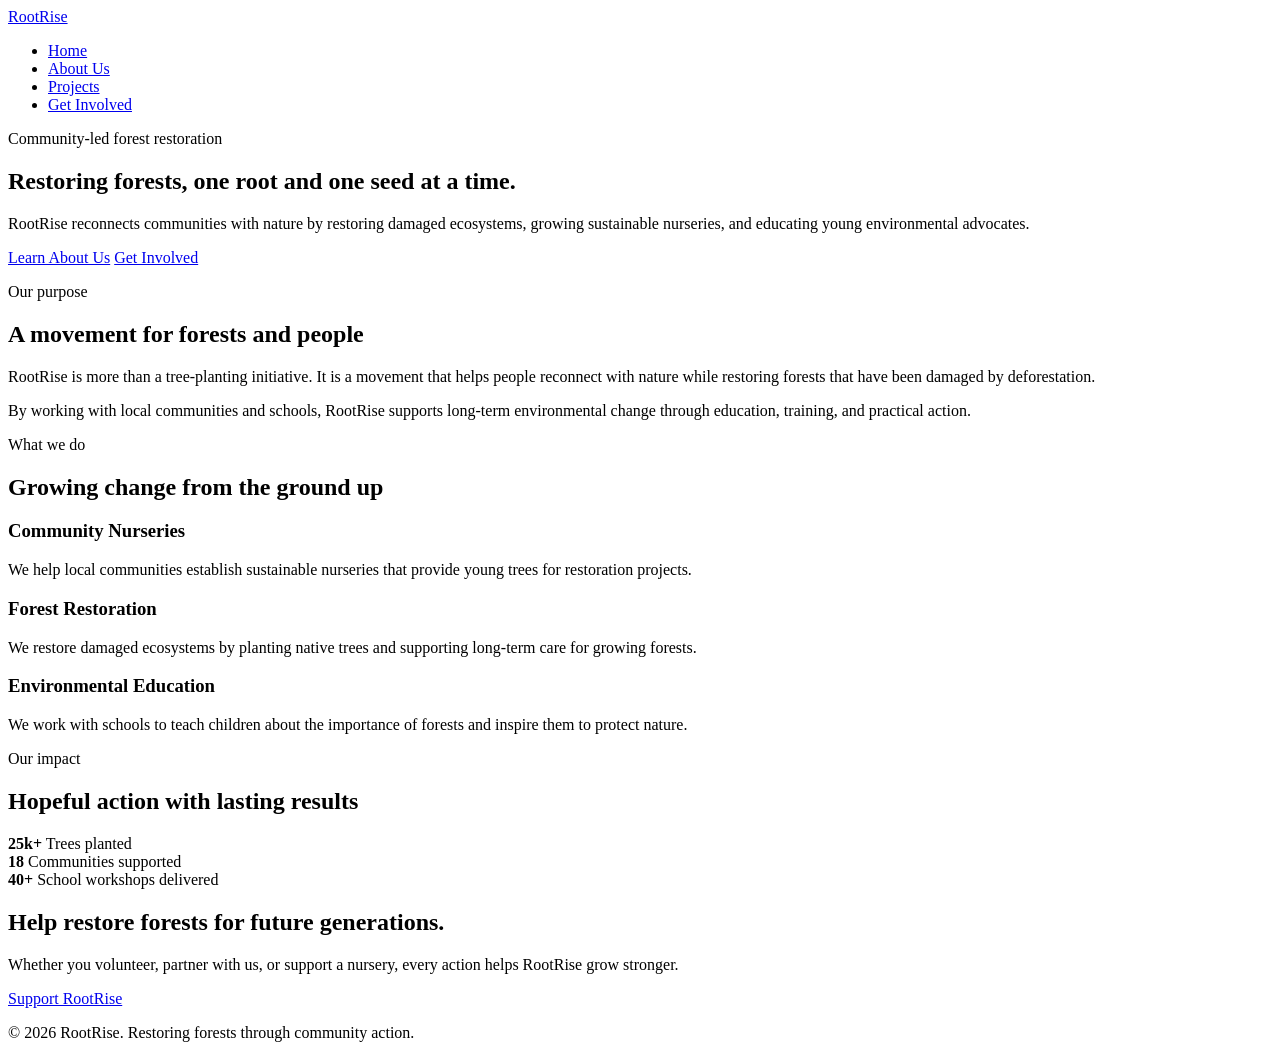
==== index.html @ 0f7e7e4f "added index.html page" ====
<!doctype html>
<html lang="en">
  <head>
    <meta charset="UTF-8" />
    <meta name="viewport" content="width=device-width, initial-scale=1.0" />
    <meta
      name="description"
      content="RootRise restores forests by empowering communities, supporting sustainable nurseries, and inspiring future environmental advocates."
    />
    <title>RootRise | Restoring Forests and Communities</title>
    <link rel="stylesheet" href="css/style.css" />
  </head>

  <body>
    <header class="site-header">
      <a class="logo" href="index.html" aria-label="RootRise home">RootRise</a>

      <nav class="site-nav" aria-label="Main navigation">
        <ul>
          <li><a class="active" href="index.html">Home</a></li>
          <li><a href="about.html">About Us</a></li>
          <li><a href="projects.html">Projects</a></li>
          <li><a href="get-involved.html">Get Involved</a></li>
        </ul>
      </nav>
    </header>

    <main>
      <section class="hero">
        <div class="hero-content">
          <p class="eyebrow">Community-led forest restoration</p>
          <h1>Restoring forests, one root and one seed at a time.</h1>
          <p>
            RootRise reconnects communities with nature by restoring damaged
            ecosystems, growing sustainable nurseries, and educating young
            environmental advocates.
          </p>

          <div class="button-group">
            <a class="button primary-button" href="about.html"
              >Learn About Us</a
            >
            <a class="button secondary-button" href="get-involved.html"
              >Get Involved</a
            >
          </div>
        </div>
      </section>

      <section class="section intro-section">
        <div class="section-heading">
          <p class="eyebrow">Our purpose</p>
          <h2>A movement for forests and people</h2>
        </div>

        <p>
          RootRise is more than a tree-planting initiative. It is a movement
          that helps people reconnect with nature while restoring forests that
          have been damaged by deforestation.
        </p>
        <p>
          By working with local communities and schools, RootRise supports
          long-term environmental change through education, training, and
          practical action.
        </p>
      </section>

      <section class="section">
        <div class="section-heading">
          <p class="eyebrow">What we do</p>
          <h2>Growing change from the ground up</h2>
        </div>

        <div class="card-grid">
          <article class="card">
            <h3>Community Nurseries</h3>
            <p>
              We help local communities establish sustainable nurseries that
              provide young trees for restoration projects.
            </p>
          </article>

          <article class="card">
            <h3>Forest Restoration</h3>
            <p>
              We restore damaged ecosystems by planting native trees and
              supporting long-term care for growing forests.
            </p>
          </article>

          <article class="card">
            <h3>Environmental Education</h3>
            <p>
              We work with schools to teach children about the importance of
              forests and inspire them to protect nature.
            </p>
          </article>
        </div>
      </section>

      <section class="section impact-section">
        <div class="section-heading">
          <p class="eyebrow">Our impact</p>
          <h2>Hopeful action with lasting results</h2>
        </div>

        <div class="impact-grid">
          <div>
            <strong>25k+</strong>
            <span>Trees planted</span>
          </div>

          <div>
            <strong>18</strong>
            <span>Communities supported</span>
          </div>

          <div>
            <strong>40+</strong>
            <span>School workshops delivered</span>
          </div>
        </div>
      </section>

      <section class="section cta-section">
        <h2>Help restore forests for future generations.</h2>
        <p>
          Whether you volunteer, partner with us, or support a nursery, every
          action helps RootRise grow stronger.
        </p>
        <a class="button primary-button" href="get-involved.html"
          >Support RootRise</a
        >
      </section>
    </main>

    <footer class="site-footer">
      <p>&copy; 2026 RootRise. Restoring forests through community action.</p>
    </footer>
  </body>
</html>
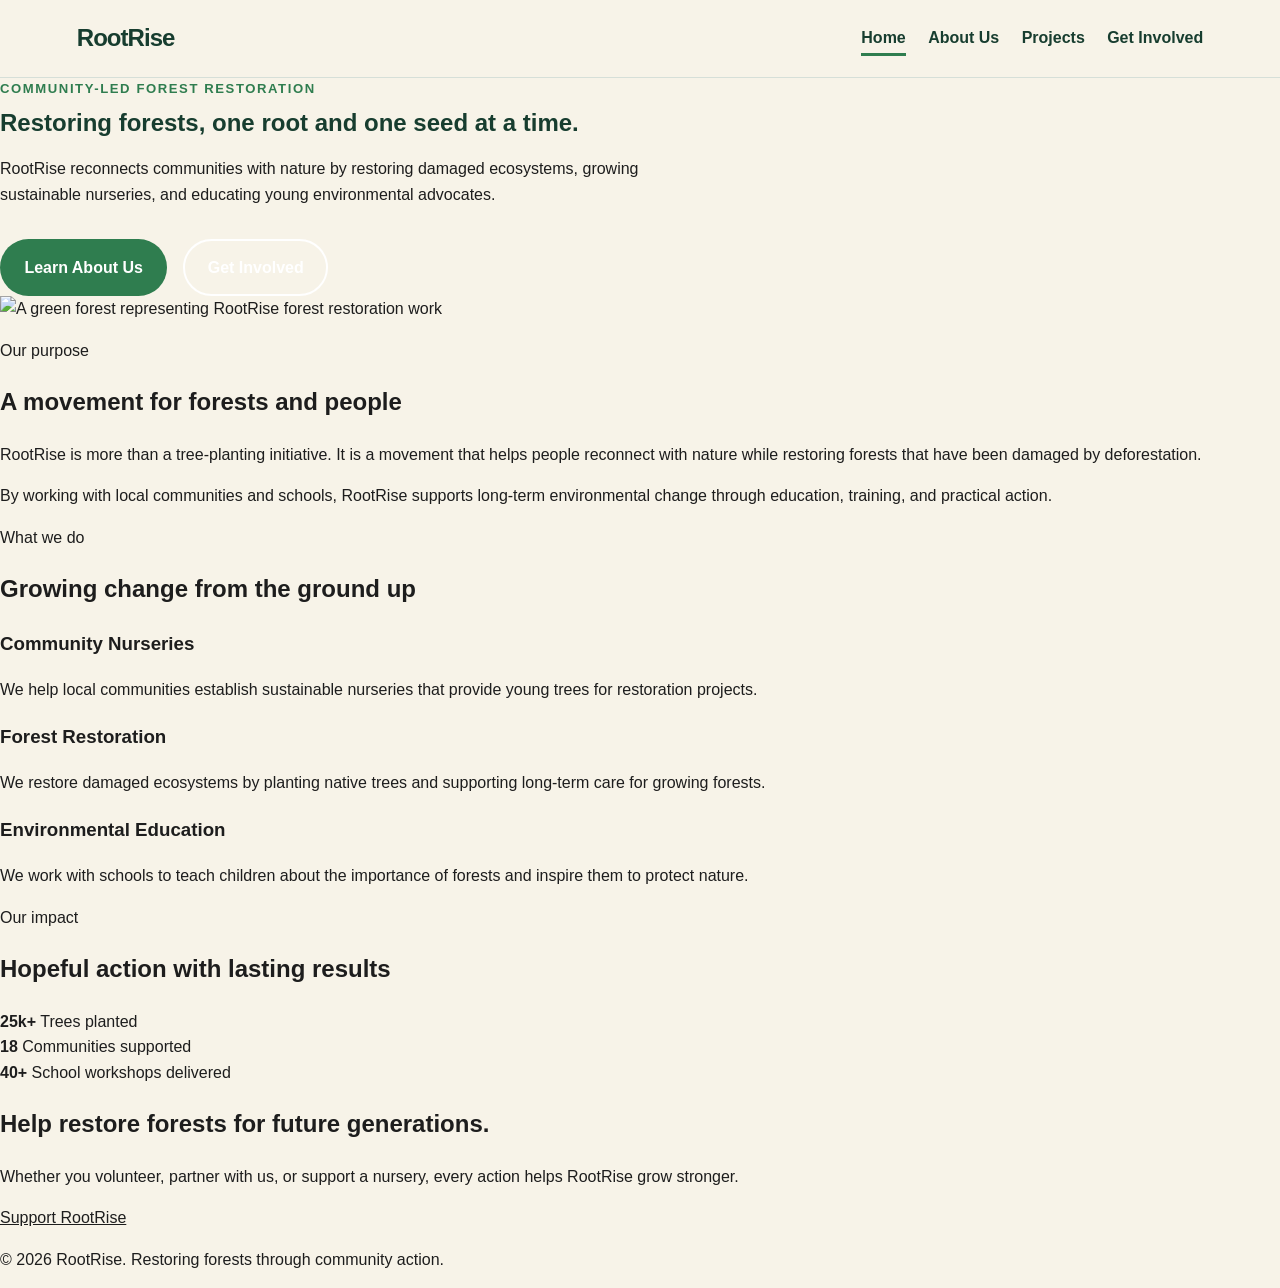
==== commit a3d6bec2: "adjusted hero" ====
--- a/index.html
+++ b/index.html
@@ -46,7 +46,12 @@
           </div>
         </div>
       </section>
-
+      <section class="image-banner" aria-label="Forest restoration image">
+        <img
+          src="images/forest-hero.jpg"
+          alt="A green forest representing RootRise forest restoration work"
+        />
+      </section>
       <section class="section intro-section">
         <div class="section-heading">
           <p class="eyebrow">Our purpose</p>
--- a/css/style.css
+++ b/css/style.css
@@ -0,0 +1,479 @@
+:root {
+  --forest: #173d2f;
+  --deep-forest: #0f2a21;
+  --green: #2f7d4f;
+  --light-green: #dfeee3;
+  --cream: #f7f3e8;
+  --earth: #8a5a32;
+  --text: #1d1d1d;
+  --muted-text: #4f5f55;
+  --white: #ffffff;
+  --border: #d6dfd8;
+  --shadow: 0 12px 30px rgba(15, 42, 33, 0.14);
+}
+
+* {
+  box-sizing: border-box;
+}
+
+html {
+  scroll-behavior: smooth;
+}
+
+body {
+  margin: 0;
+  font-family: Arial, Helvetica, sans-serif;
+  color: var(--text);
+  background-color: var(--cream);
+  line-height: 1.6;
+}
+
+img {
+  max-width: 100%;
+  display: block;
+}
+
+a {
+  color: inherit;
+}
+
+.site-header {
+  display: flex;
+  justify-content: space-between;
+  align-items: center;
+  gap: 2rem;
+  padding: 1.2rem 6%;
+  background-color: var(--cream);
+  border-bottom: 1px solid var(--border);
+}
+
+.logo {
+  font-size: 1.5rem;
+  font-weight: 800;
+  color: var(--forest);
+  text-decoration: none;
+  letter-spacing: -0.04em;
+}
+
+.site-nav ul {
+  display: flex;
+  align-items: center;
+  gap: 1.4rem;
+  list-style: none;
+  margin: 0;
+  padding: 0;
+}
+
+.site-nav a {
+  color: var(--forest);
+  font-weight: 700;
+  text-decoration: none;
+  padding: 0.4rem 0;
+  border-bottom: 3px solid transparent;
+}
+
+.site-nav a:hover,
+.site-nav a:focus,
+.site-nav a.active {
+  border-bottom-color: var(--green);
+}
+
+.hero {
+.hero {
+  min-height: 78vh;
+  display: flex;
+  align-items: center;
+  padding: 7rem 6% 5rem;;
+  background:
+    linear-gradient(rgba(15, 42, 33, 0.76), rgba(15, 42, 33, 0.76)),
+    url("../images/forest-hero.jpg"),
+    var(--forest);
+  background-size: cover;
+  background-position: center;
+  color: var(--white);
+}
+
+.hero-content {
+  max-width: 720px;
+}
+
+.eyebrow {
+  margin: 0 0 0.7rem;
+  color: var(--green);
+  font-weight: 800;
+  text-transform: uppercase;
+  letter-spacing: 0.12em;
+  font-size: 0.82rem;
+}
+
+.hero .eyebrow {
+  color: var(--light-green);
+}
+
+h1,
+h2,
+h3 {
+  margin-top: 0;
+  line-height: 1.1;
+  color: var(--forest);
+}
+
+.hero h1 {
+  color: var(--white);
+  font-size: clamp(2.5rem, 7vw, 5.4rem);
+  max-width: 760px;
+  margin-bottom: 1rem;
+}
+
+.hero p {
+  font-size: 1.15rem;
+  max-width: 620px;
+}
+
+.button-group {
+  display: flex;
+  gap: 1rem;
+  flex-wrap: wrap;
+  margin-top: 2rem;
+}
+
+.button {
+  display: inline-block;
+  padding: 0.85rem 1.4rem;
+  border-radius: 999px;
+  font-weight: 800;
+  text-decoration: none;
+  border: 2px solid transparent;
+}
+
+.primary-button {
+  background-color: var(--green);
+  color: var(--white);
+}
+
+.primary-button:hover,
+.primary-button:focus {
+  background-color: var(--forest);
+}
+
+.secondary-button {
+  background-color: transparent;
+  color: var(--white);
+  border-color: var(--white);
+}
+
+.secondary-button:hover,
+.secondary-button:focus {
+  background-color: var(--white);
+  color: var(--forest);
+}
+
+.section {
+  padding: 5rem 6%;
+}
+
+.intro-section {
+  max-width: 980px;
+}
+
+.section-heading {
+  max-width: 720px;
+  margin-bottom: 2rem;
+}
+
+.section-heading h2,
+.cta-section h2 {
+  font-size: clamp(2rem, 4vw, 3.2rem);
+}
+
+.card-grid {
+  display: grid;
+  grid-template-columns: repeat(3, 1fr);
+  gap: 1.5rem;
+}
+
+.card {
+  background-color: var(--white);
+  border: 1px solid var(--border);
+  border-radius: 1.2rem;
+  padding: 2rem;
+  box-shadow: var(--shadow);
+}
+
+.card h3 {
+  font-size: 1.4rem;
+}
+
+.impact-section {
+  background-color: var(--light-green);
+}
+
+.impact-grid {
+  display: grid;
+  grid-template-columns: repeat(3, 1fr);
+  gap: 1.5rem;
+}
+
+.impact-grid div {
+  background-color: var(--white);
+  padding: 2rem;
+  border-radius: 1.2rem;
+  text-align: center;
+  box-shadow: var(--shadow);
+}
+
+.impact-grid strong {
+  display: block;
+  color: var(--forest);
+  font-size: 2.5rem;
+}
+
+.impact-grid span {
+  color: var(--muted-text);
+  font-weight: 700;
+}
+
+.cta-section {
+  background-color: var(--forest);
+  color: var(--white);
+  text-align: center;
+}
+
+.cta-section h2 {
+  color: var(--white);
+}
+
+.cta-section p {
+  max-width: 680px;
+  margin: 0 auto 2rem;
+}
+
+.site-footer {
+  padding: 2rem 6%;
+  text-align: center;
+  background-color: var(--deep-forest);
+  color: var(--white);
+}
+
+@media (max-width: 800px) {
+  .site-header {
+    align-items: flex-start;
+    flex-direction: column;
+  }
+
+  .site-nav ul {
+    flex-wrap: wrap;
+    gap: 0.8rem 1.2rem;
+  }
+
+  .hero {
+    min-height: auto;
+    padding: 4rem 6%;
+  }
+
+  .card-grid,
+  .impact-grid {
+    grid-template-columns: 1fr;
+  }
+}
+.page-hero {
+  padding: 6rem 6%;
+  background-color: var(--forest);
+  color: var(--white);
+}
+
+.page-hero h1 {
+  max-width: 820px;
+  color: var(--white);
+  font-size: clamp(2.5rem, 6vw, 4.8rem);
+}
+
+.page-hero p {
+  max-width: 680px;
+  font-size: 1.1rem;
+}
+
+.split-section {
+  display: grid;
+  grid-template-columns: 0.8fr 1.2fr;
+  gap: 3rem;
+  align-items: start;
+}
+
+.light-section {
+  background-color: var(--light-green);
+}
+
+.light-section > p {
+  max-width: 850px;
+}
+
+@media (max-width: 800px) {
+  .split-section {
+    grid-template-columns: 1fr;
+  }
+}
+.project-list {
+  display: grid;
+  gap: 1.5rem;
+}
+
+.project-card {
+  display: grid;
+  grid-template-columns: auto 1fr;
+  gap: 1.5rem;
+  padding: 2rem;
+  background-color: var(--white);
+  border: 1px solid var(--border);
+  border-radius: 1.2rem;
+  box-shadow: var(--shadow);
+}
+
+.project-number {
+  margin: 0;
+  width: 3.3rem;
+  height: 3.3rem;
+  display: grid;
+  place-items: center;
+  border-radius: 50%;
+  background-color: var(--light-green);
+  color: var(--forest);
+  font-weight: 900;
+}
+
+.project-card h3 {
+  font-size: 1.6rem;
+}
+
+@media (max-width: 600px) {
+  .project-card {
+    grid-template-columns: 1fr;
+  }
+}
+.contact-section {
+  display: grid;
+  grid-template-columns: 0.85fr 1.15fr;
+  gap: 3rem;
+  align-items: start;
+}
+
+.contact-form {
+  background-color: var(--white);
+  padding: 2rem;
+  border-radius: 1.2rem;
+  border: 1px solid var(--border);
+  box-shadow: var(--shadow);
+}
+
+.form-row {
+  display: grid;
+  gap: 0.4rem;
+  margin-bottom: 1.2rem;
+}
+
+label {
+  color: var(--forest);
+  font-weight: 800;
+}
+
+input,
+select,
+textarea {
+  width: 100%;
+  font: inherit;
+  padding: 0.9rem 1rem;
+  border: 2px solid var(--border);
+  border-radius: 0.7rem;
+  background-color: var(--white);
+  color: var(--text);
+}
+
+textarea {
+  resize: vertical;
+}
+
+input:focus,
+select:focus,
+textarea:focus,
+.button:focus,
+.site-nav a:focus,
+.logo:focus {
+  outline: 3px solid var(--earth);
+  outline-offset: 3px;
+}
+
+button {
+  cursor: pointer;
+}
+
+@media (max-width: 800px) {
+  .contact-section {
+    grid-template-columns: 1fr;
+  }
+}
+
+@media (max-width: 600px) {
+  .site-header {
+    padding: 1rem 5%;
+  }
+
+  .site-nav ul {
+    flex-direction: column;
+    align-items: flex-start;
+  }
+
+  .hero,
+  .page-hero,
+  .section {
+    padding: 3.5rem 5%;
+  }
+
+  .hero h1,
+  .page-hero h1 {
+    font-size: clamp(2.2rem, 12vw, 3.4rem);
+  }
+
+  .section-heading h2,
+  .cta-section h2 {
+    font-size: clamp(1.8rem, 9vw, 2.6rem);
+  }
+
+  .button-group {
+    flex-direction: column;
+    align-items: flex-start;
+  }
+
+  .button {
+    text-align: center;
+  }
+
+  .impact-grid div,
+  .card,
+  .project-card,
+  .contact-form {
+    padding: 1.5rem;
+  }
+}
+.image-banner {
+  padding: 4rem 6% 0;
+  background-color: var(--cream);
+}
+
+.image-banner img {
+  width: 100%;
+  max-height: 480px;
+  object-fit: cover;
+  border-radius: 1.5rem;
+  box-shadow: var(--shadow);
+}
+
+@media (max-width: 600px) {
+  .image-banner {
+    padding: 2rem 5% 0;
+  }
+
+  .image-banner img {
+    max-height: 300px;
+    border-radius: 1rem;
+  }
+}
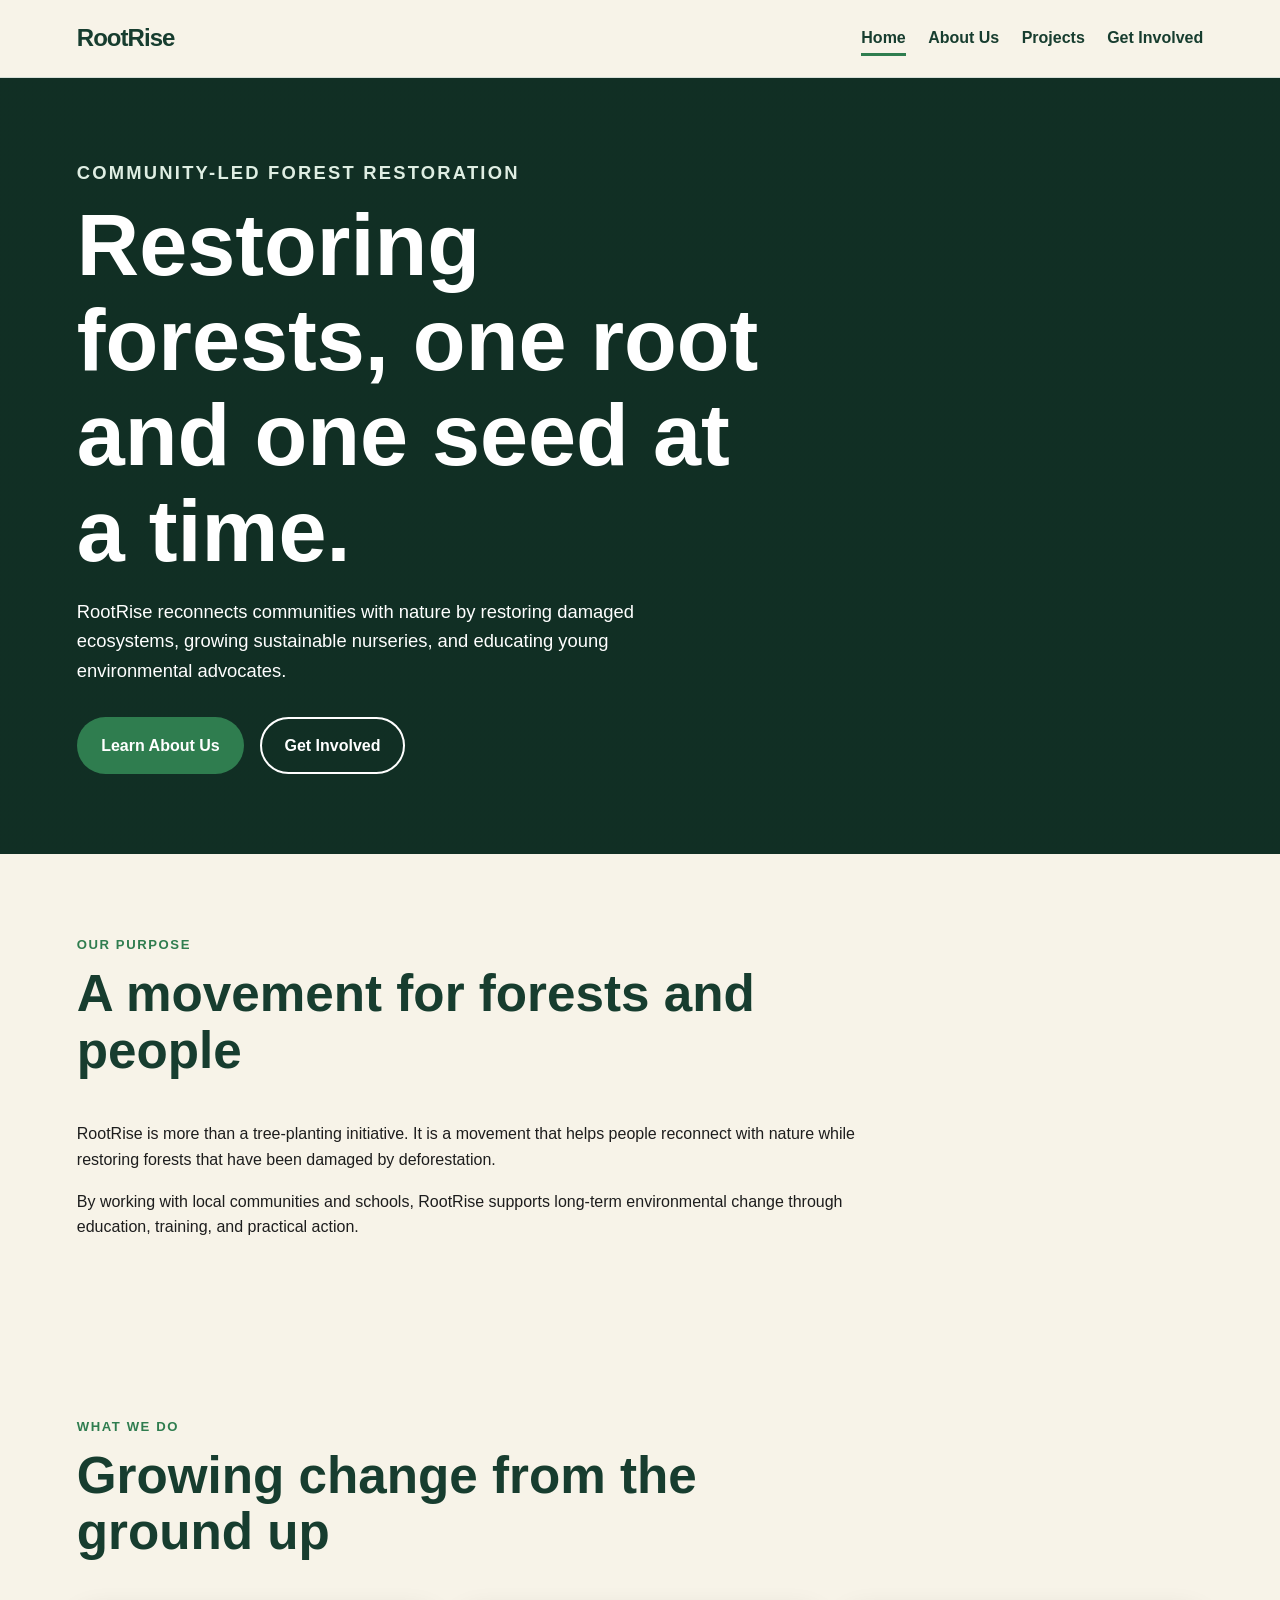
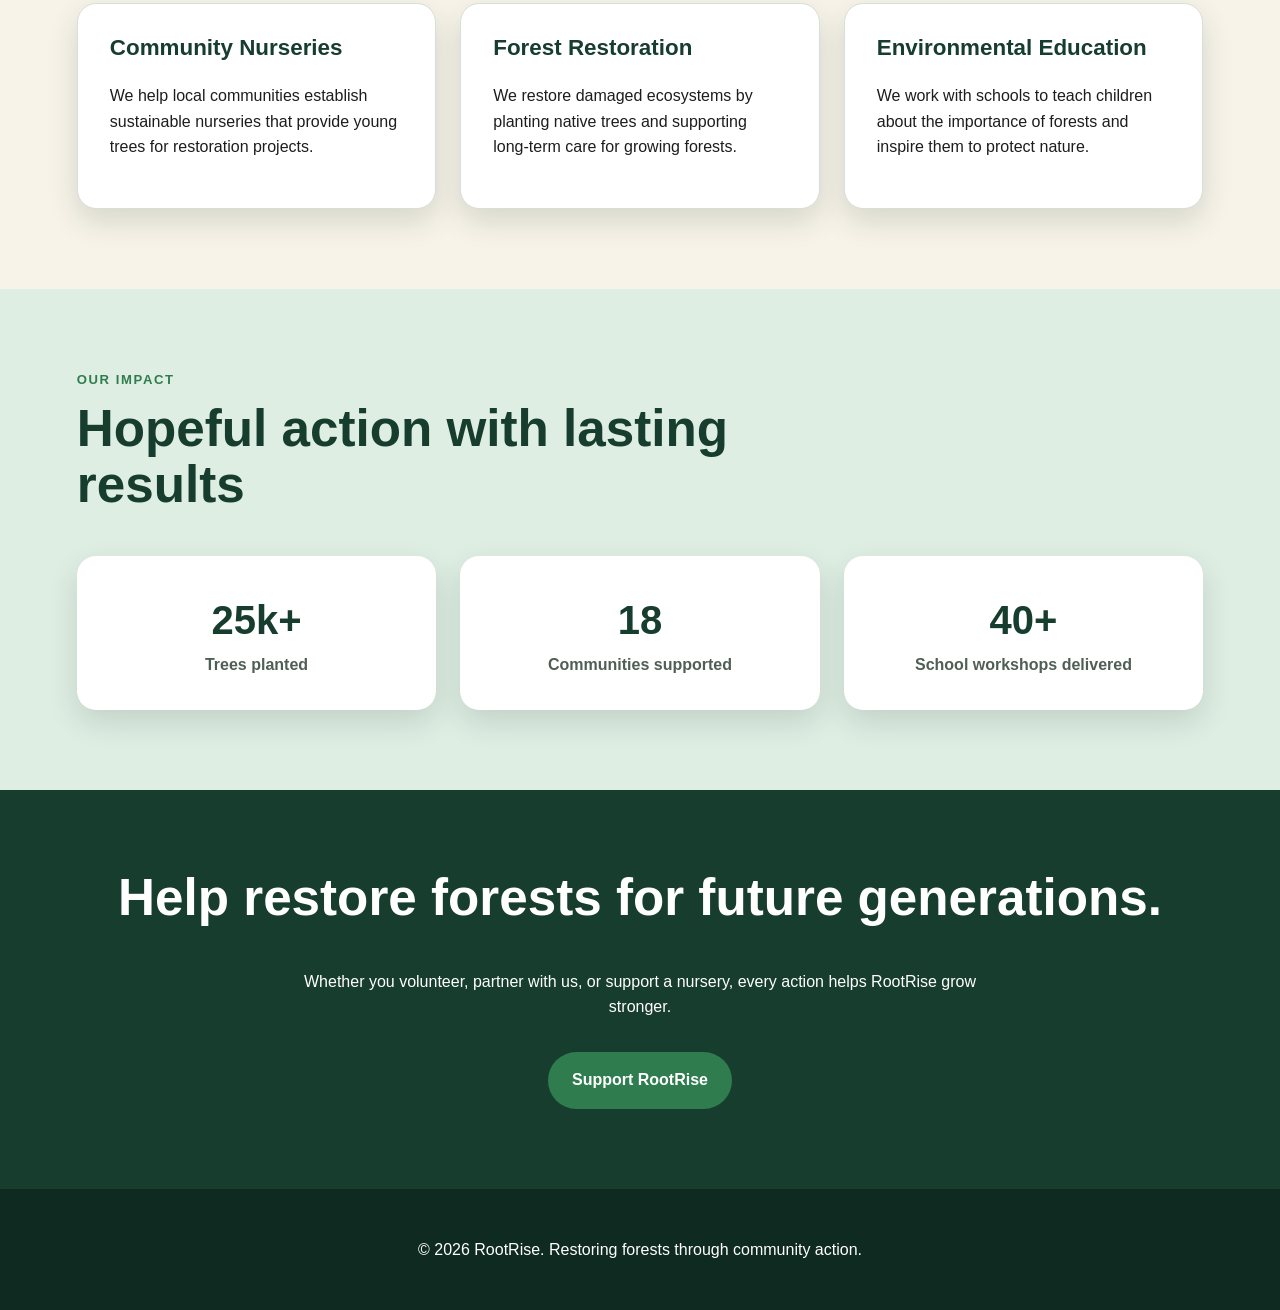
==== commit df6d5ad4: "fioxed hero background images" ====
--- a/index.html
+++ b/index.html
@@ -46,11 +46,7 @@
           </div>
         </div>
       </section>
-      <section class="image-banner" aria-label="Forest restoration image">
-        <img
-          src="images/forest-hero.jpg"
-          alt="A green forest representing RootRise forest restoration work"
-        />
+      
       </section>
       <section class="section intro-section">
         <div class="section-heading">
--- a/css/style.css
+++ b/css/style.css
@@ -79,11 +79,10 @@
 }
 
 .hero {
-.hero {
   min-height: 78vh;
   display: flex;
   align-items: center;
-  padding: 7rem 6% 5rem;;
+  padding: 5rem 6%;
   background:
     linear-gradient(rgba(15, 42, 33, 0.76), rgba(15, 42, 33, 0.76)),
     url("../images/forest-hero.jpg"),
@@ -476,4 +475,30 @@
     max-height: 300px;
     border-radius: 1rem;
   }
+}
+.about-hero {
+  background:
+    linear-gradient(rgba(15, 42, 33, 0.76), rgba(15, 42, 33, 0.76)),
+    url("../images/community.jpg"),
+    var(--forest);
+  background-size: cover;
+  background-position: center;
+}
+
+.projects-hero {
+  background:
+    linear-gradient(rgba(15, 42, 33, 0.76), rgba(15, 42, 33, 0.76)),
+    url("../images/nursery.jpg"),
+    var(--forest);
+  background-size: cover;
+  background-position: center;
+}
+
+.involved-hero {
+  background:
+    linear-gradient(rgba(15, 42, 33, 0.76), rgba(15, 42, 33, 0.76)),
+    url("../images/seedlings.jpg"),
+    var(--forest);
+  background-size: cover;
+  background-position: center;
 }
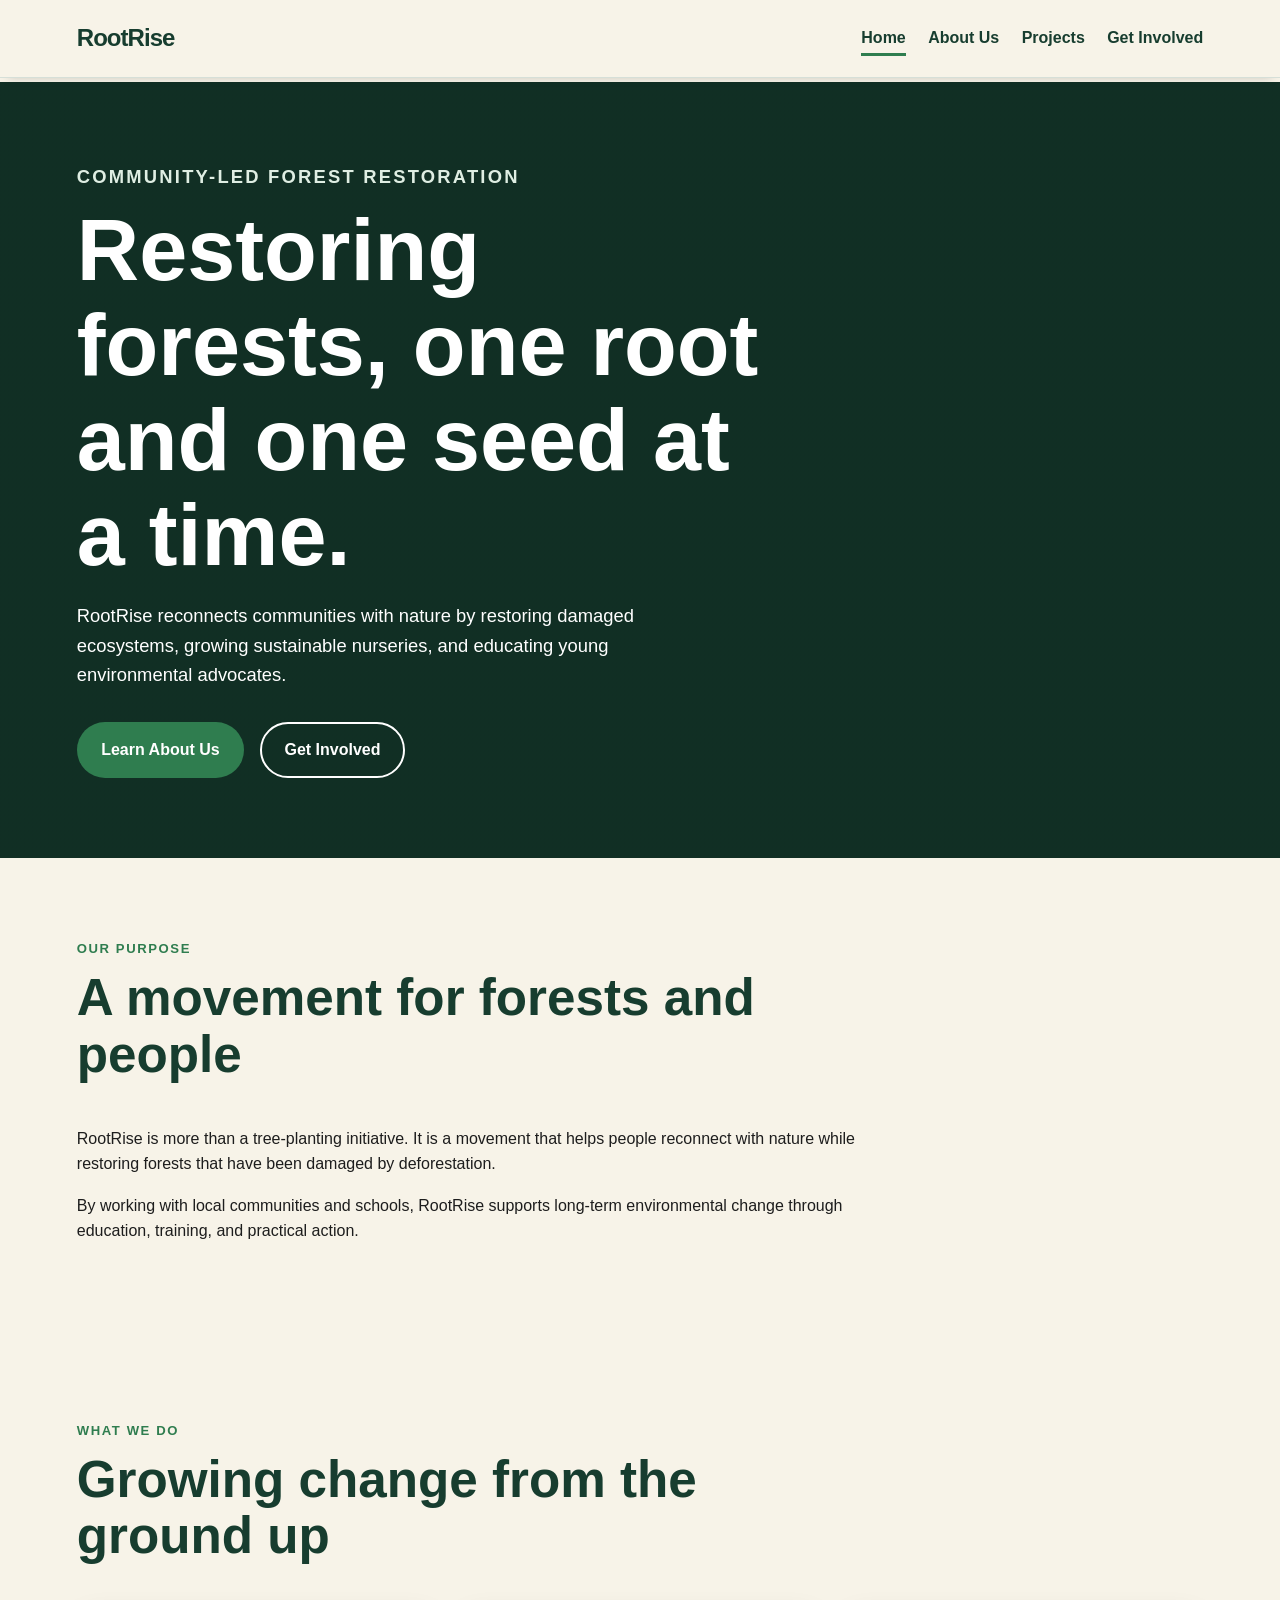
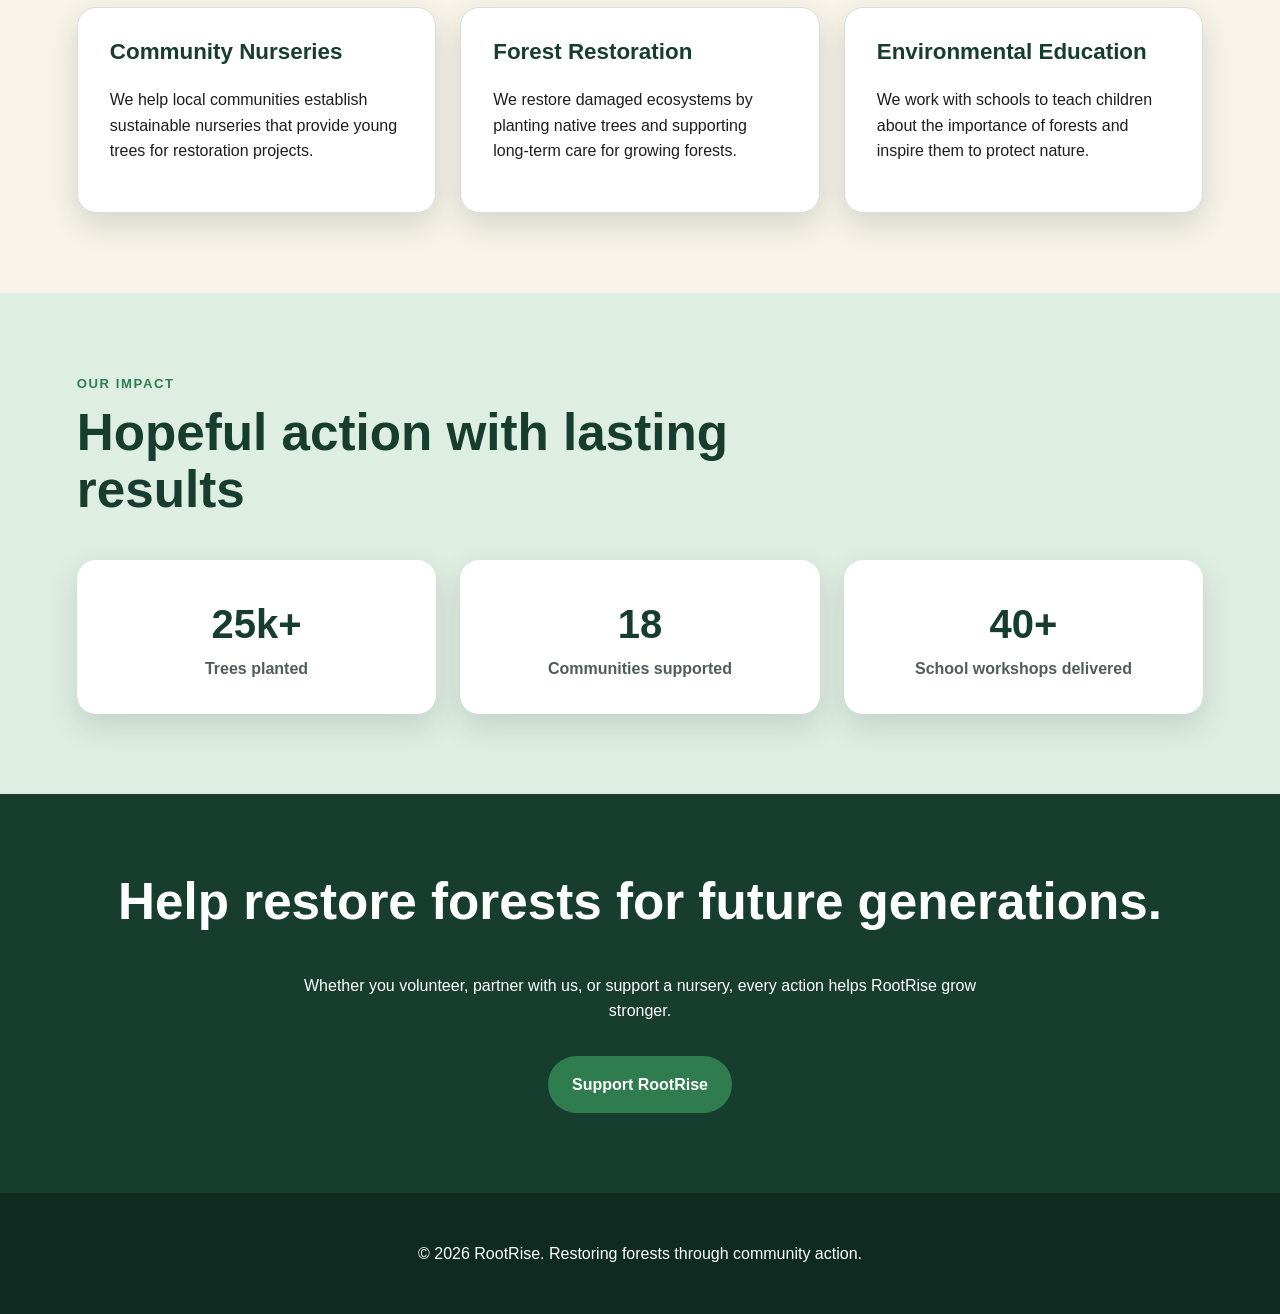
==== commit b932c4ca: "minor fixes" ====
--- a/index.html
+++ b/index.html
@@ -9,6 +9,24 @@
     />
     <title>RootRise | Restoring Forests and Communities</title>
     <link rel="stylesheet" href="css/style.css" />
+    <link
+      rel="apple-touch-icon"
+      sizes="180x180"
+      href="favicon_io/apple-touch-icon.png"
+    />
+    <link
+      rel="icon"
+      type="image/png"
+      sizes="32x32"
+      href="favicon_io/favicon-32x32.png"
+    />
+    <link
+      rel="icon"
+      type="image/png"
+      sizes="16x16"
+      href="favicon_io/favicon-16x16.png"
+    />
+    <link rel="manifest" href="favicon_io/site.webmanifest" />
   </head>
 
   <body>
@@ -45,8 +63,6 @@
             >
           </div>
         </div>
-      </section>
-      
       </section>
       <section class="section intro-section">
         <div class="section-heading">
--- a/css/style.css
+++ b/css/style.css
@@ -22,10 +22,19 @@
 
 body {
   margin: 0;
+  padding-top: 82px;
   font-family: Arial, Helvetica, sans-serif;
   color: var(--text);
   background-color: var(--cream);
   line-height: 1.6;
+  body {
+  margin: 0;
+  padding-top: 82px;
+  font-family: Arial, Helvetica, sans-serif;
+  color: var(--text);
+  background-color: var(--cream);
+  line-height: 1.6;
+}
 }
 
 img {
@@ -45,6 +54,12 @@
   padding: 1.2rem 6%;
   background-color: var(--cream);
   border-bottom: 1px solid var(--border);
+  position: fixed;
+  top: 0;
+  left: 0;
+  width: 100%;
+  z-index: 1000;
+  box-shadow: 0 6px 10px -8px rgba(0, 0, 0, 0.25);
 }
 
 .logo {
@@ -143,6 +158,12 @@
   font-weight: 800;
   text-decoration: none;
   border: 2px solid transparent;
+  transition: all 0.3s ease;
+}
+
+.button:hover,
+.button:focus {
+  transform: translateY(-2px);
 }
 
 .primary-button {
@@ -412,29 +433,56 @@
 }
 
 @media (max-width: 600px) {
+  body {
+    padding-top: 0;
+  }
+
   .site-header {
-    padding: 1rem 5%;
-  }
-
-  .site-nav ul {
+    position: static;
+    width: 100%;
+    padding: 1.2rem 5%;
     flex-direction: column;
     align-items: flex-start;
+    gap: 1rem;
+  }
+
+  .logo {
+    font-size: 2rem;
+  }
+
+  .site-nav ul {
+    flex-direction: row;
+    flex-wrap: wrap;
+    gap: 0.7rem 1.1rem;
+  }
+
+  .site-nav a {
+    font-size: 1rem;
   }
 
   .hero,
-  .page-hero,
+  .page-hero {
+    min-height: auto;
+    padding: 4rem 5%;
+  }
+
+  .hero h1,
+  .page-hero h1 {
+    font-size: clamp(2.4rem, 12vw, 3.7rem);
+  }
+
+  .hero p,
+  .page-hero p {
+    font-size: 1.05rem;
+  }
+
   .section {
     padding: 3.5rem 5%;
   }
 
-  .hero h1,
-  .page-hero h1 {
-    font-size: clamp(2.2rem, 12vw, 3.4rem);
-  }
-
   .section-heading h2,
   .cta-section h2 {
-    font-size: clamp(1.8rem, 9vw, 2.6rem);
+    font-size: clamp(2rem, 10vw, 3rem);
   }
 
   .button-group {
@@ -444,6 +492,13 @@
 
   .button {
     text-align: center;
+  }
+
+  .card-grid,
+  .impact-grid,
+  .contact-section,
+  .split-section {
+    grid-template-columns: 1fr;
   }
 
   .impact-grid div,
@@ -452,6 +507,12 @@
   .contact-form {
     padding: 1.5rem;
   }
+}
+.page-hero {
+  min-height: 60vh;
+  display: flex;
+  flex-direction: column;
+  justify-content: center;
 }
 .image-banner {
   padding: 4rem 6% 0;
@@ -466,15 +527,117 @@
   box-shadow: var(--shadow);
 }
 
-@media (max-width: 600px) {
-  .image-banner {
-    padding: 2rem 5% 0;
-  }
-
-  .image-banner img {
-    max-height: 300px;
-    border-radius: 1rem;
-  }
+@media (max-width: 900px) {
+  body {
+    padding-top: 0;
+  }
+
+  .site-header {
+    position: static;
+    padding: 1.2rem 5%;
+    flex-direction: column;
+    align-items: flex-start;
+    gap: 1rem;
+  }
+
+  .logo {
+    font-size: 2rem;
+  }
+
+  .site-nav ul {
+    display: flex;
+    flex-direction: row;
+    flex-wrap: wrap;
+    gap: 0.7rem 1rem;
+  }
+
+  .site-nav a {
+    font-size: 1rem;
+  }
+
+  .hero,
+  .page-hero {
+    min-height: auto;
+    padding: 4rem 5%;
+  }
+
+  .hero h1,
+  .page-hero h1 {
+    font-size: clamp(2rem, 10vw, 3.2rem);
+  }
+
+  .hero p,
+  .page-hero p {
+    font-size: 1rem;
+  }
+
+  .section {
+    padding: 3.5rem 5%;
+  }
+
+  .section-heading h2,
+  .cta-section h2 {
+    font-size: clamp(1.8rem, 9vw, 2.8rem);
+  }
+
+  .card-grid,
+  .impact-grid,
+  .contact-section,
+  .split-section {
+    grid-template-columns: 1fr;
+  }
+
+  .project-card {
+    grid-template-columns: 1fr;
+  }
+
+  .button-group {
+    flex-direction: column;
+    align-items: flex-start;
+  }
+
+  .button {
+    text-align: center;
+  }
+
+  .impact-grid div,
+  .card,
+  .project-card,
+  .contact-form {
+    padding: 1.5rem;
+  }
+}
+.modal {
+  display: none;
+  position: fixed;
+  inset: 0;
+  padding: 1.5rem;
+  background-color: rgba(15, 42, 33, 0.75);
+  z-index: 2000;
+  place-items: center;
+}
+
+.modal:target {
+  display: grid;
+}
+
+.modal-content {
+  max-width: 520px;
+  background-color: var(--cream);
+  color: var(--text);
+  padding: 2rem;
+  border-radius: 1.2rem;
+  box-shadow: var(--shadow);
+  text-align: center;
+}
+
+.modal-content h2 {
+  color: var(--forest);
+  margin-bottom: 1rem;
+}
+
+.modal-content p {
+  margin-bottom: 1.5rem;
 }
 .about-hero {
   background:
